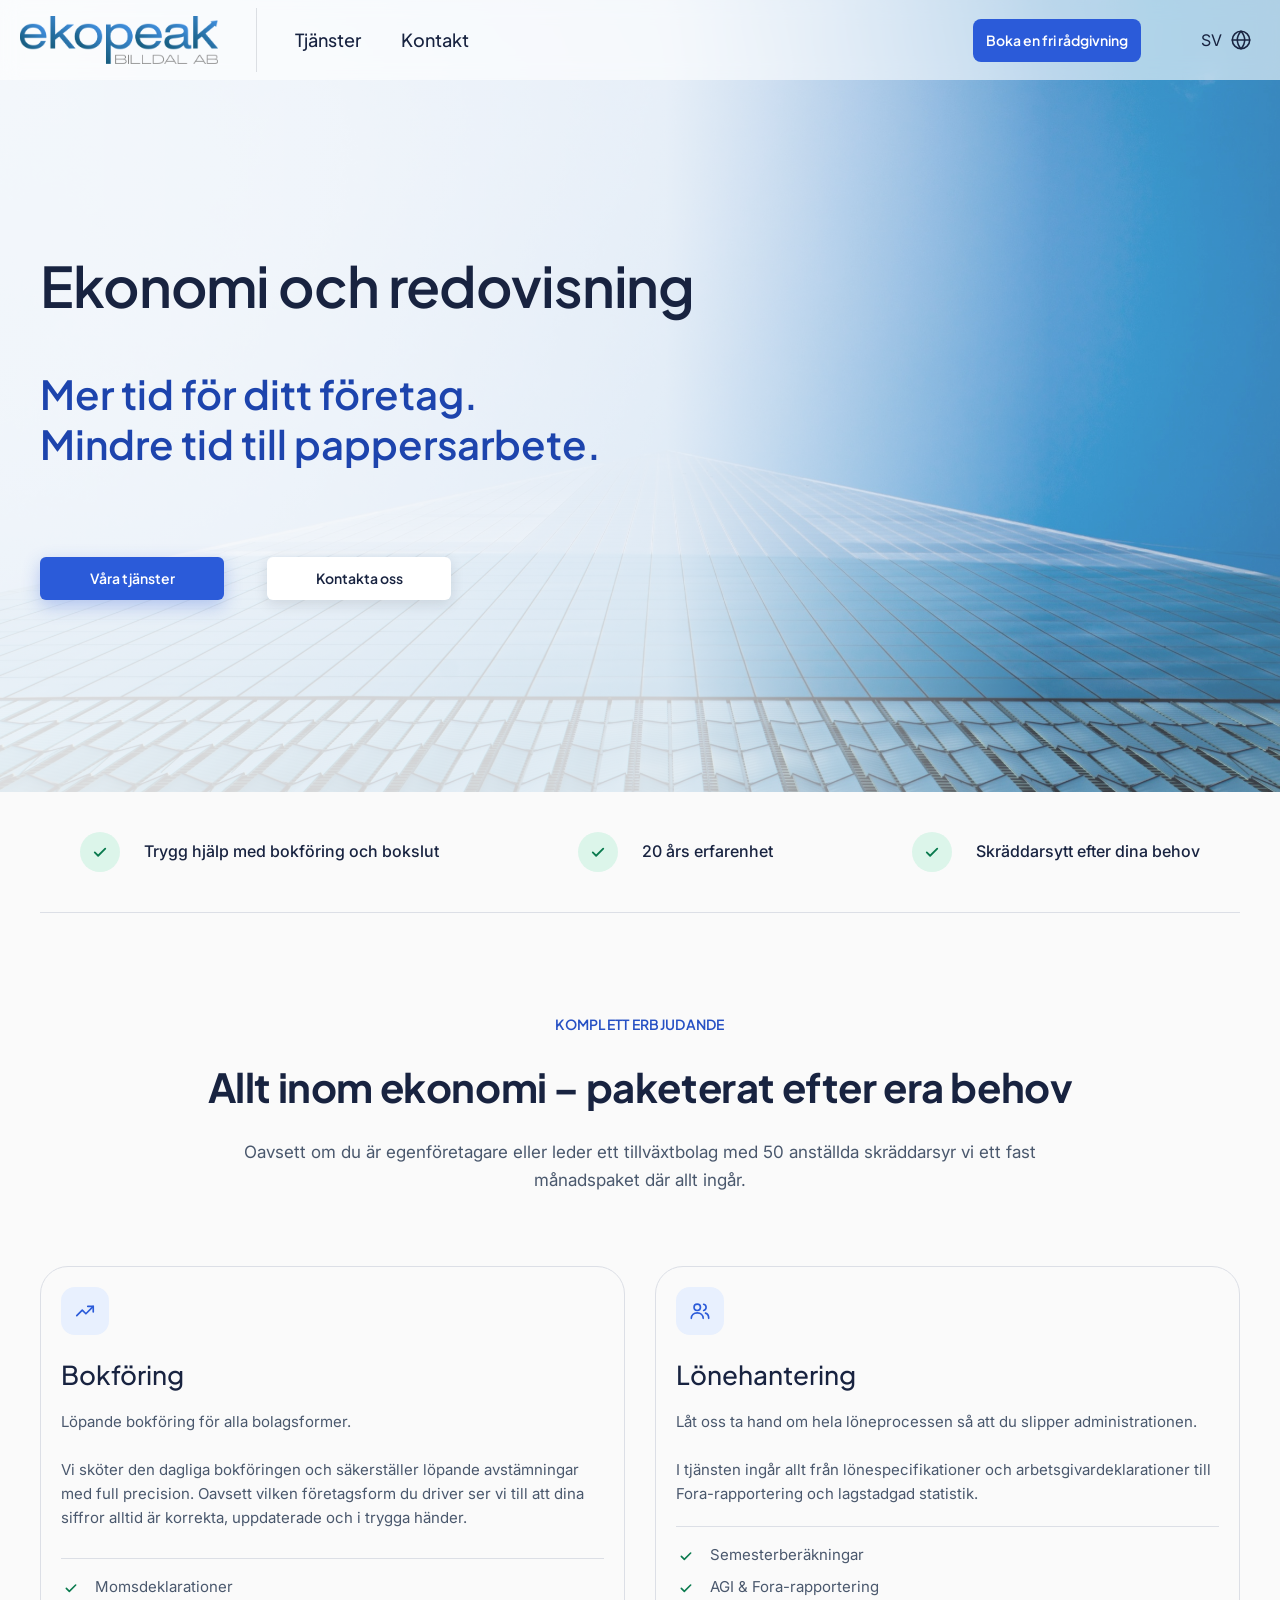
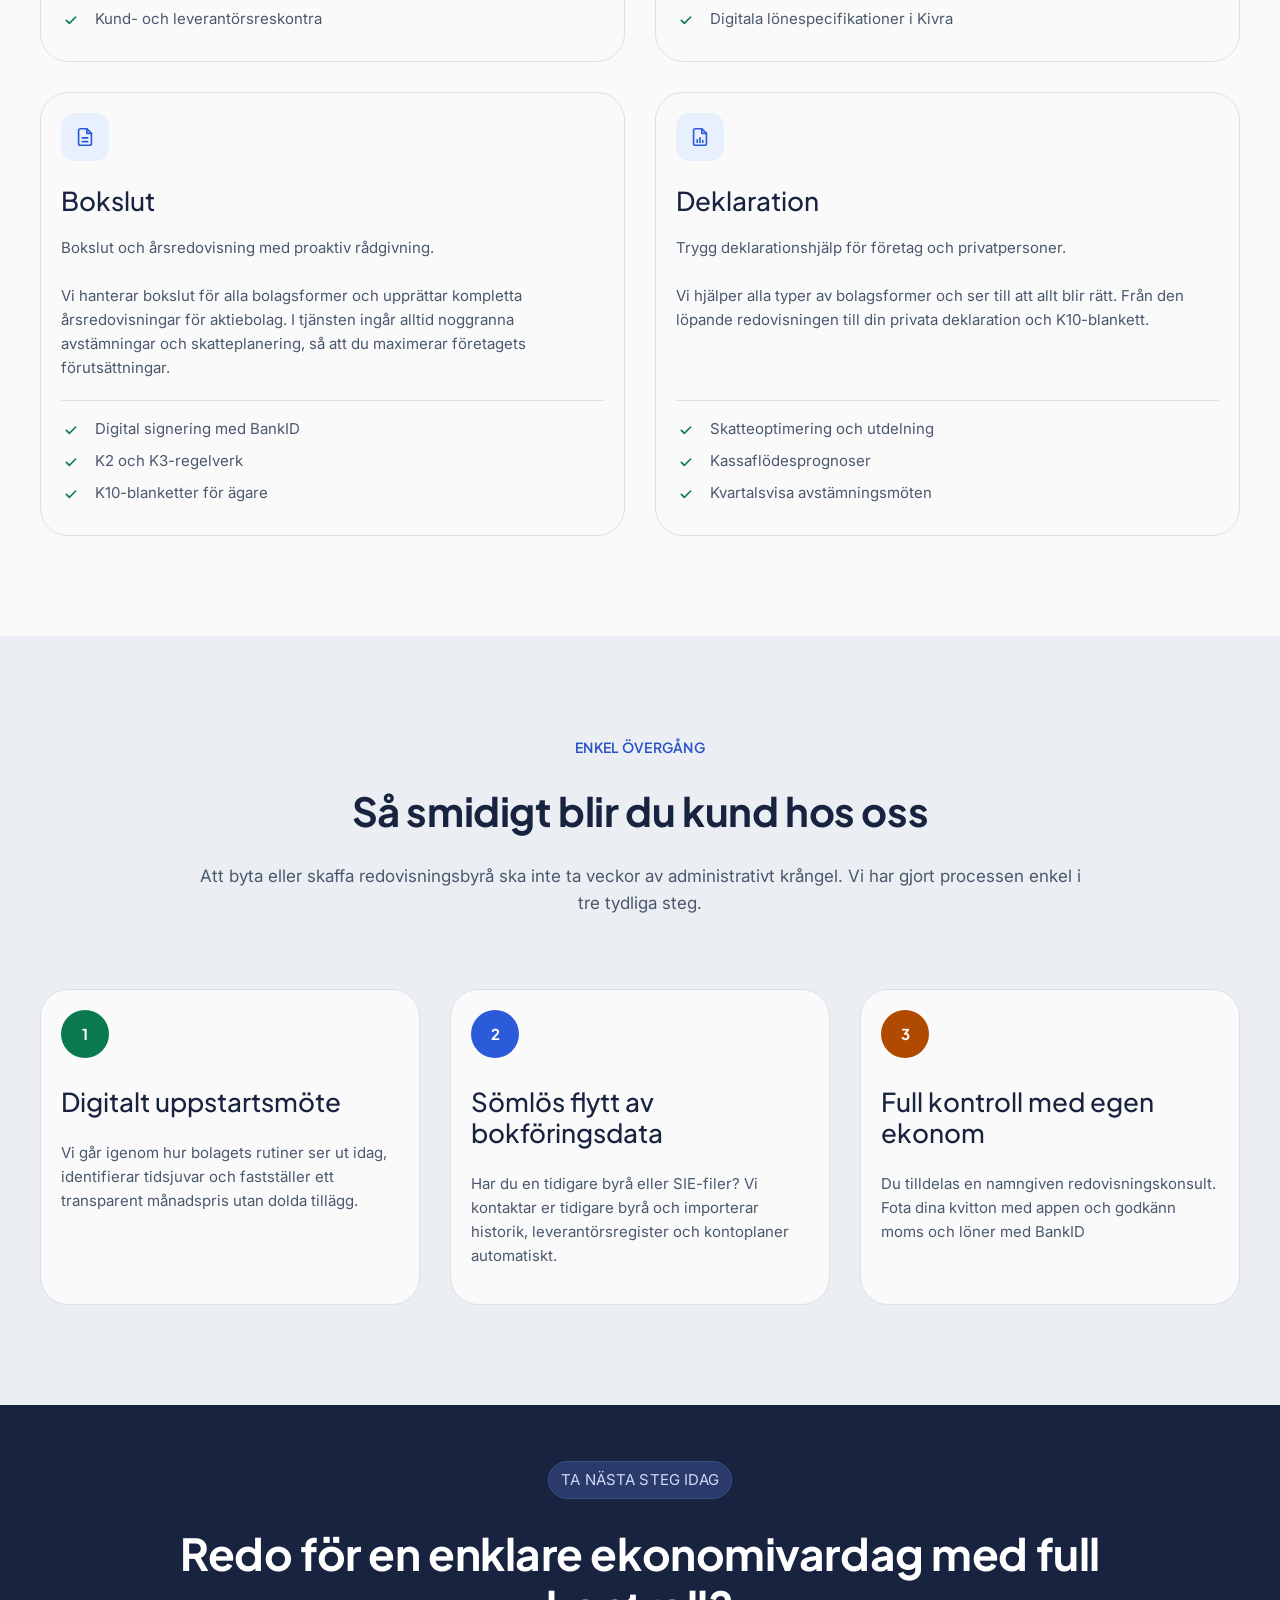
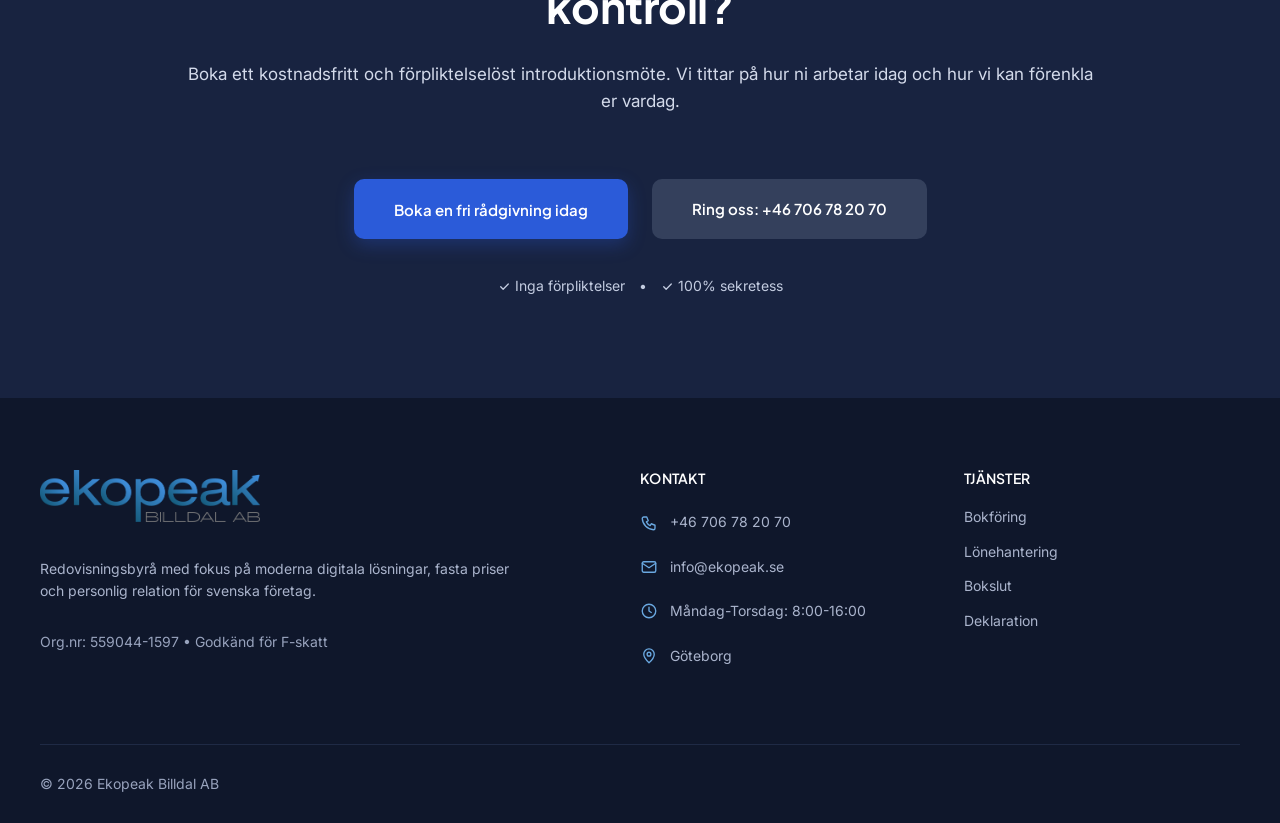
==== wcag/index.html @ c9329f02 "Tillgänglig (WCAG 2.2 AA) kopia av sidan i /wcag Co-Authored-By: Claude Sonnet 5.5 <noreply@anthropi" ====
<!DOCTYPE html>
<html lang="sv">
<head>
  <meta charset="UTF-8">
  <meta name="viewport" content="width=device-width, initial-scale=1.0">
  <title>Ekopeak – Ekonomi och redovisning (tillgänglig version)</title>
  <meta name="description" content="Redovisningsbyrå med fokus på moderna digitala lösningar, fasta priser och personlig relation för svenska företag.">
  <link rel="preconnect" href="https://fonts.googleapis.com">
  <link rel="preconnect" href="https://fonts.gstatic.com" crossorigin>
  <link href="https://fonts.googleapis.com/css2?family=Inter:wght@400;500;600&family=Plus+Jakarta+Sans:wght@500;600;700&display=swap" rel="stylesheet">
  <link rel="stylesheet" href="css/style.css">
</head>
<body>
  <a class="skip-link" href="#main" data-i18n="skip">Hoppa till innehållet</a>
  <div class="sr-only" id="live-region" role="status" aria-live="polite" aria-atomic="true"></div>

  <!-- Header -->
  <header class="site-header" id="top">
    <div class="site-header__bar">
      <a href="#top" class="site-header__logo" aria-label="Ekopeak Billdal AB">
        <img src="../images/logotyp_faerg.png" alt="Ekopeak Billdal AB" width="1039" height="248">
      </a>
      <span class="site-header__divider" aria-hidden="true"></span>
      <nav class="site-header__nav" aria-label="Huvudmeny" data-i18n-aria-label="nav_label">
        <a href="#tjanster" data-i18n="nav_services">Tjänster</a>
        <a href="#kontakt" data-i18n="nav_contact">Kontakt</a>
      </nav>
      <div class="site-header__right">
        <button type="button" class="btn btn--primary btn--header" data-open-booking aria-haspopup="dialog" data-i18n="book_cta">Boka en fri rådgivning</button>
        <button type="button" class="lang" id="lang-toggle" aria-label="SV, byt språk till engelska" data-i18n-aria-label="lang_label">
          <span id="lang-label" aria-hidden="true">SV</span>
          <svg viewBox="0 0 24 24" aria-hidden="true"><circle cx="12" cy="12" r="9.5"/><path d="M2.5 12h19"/><path d="M12 2.5c2.6 2.8 4 6 4 9.5s-1.4 6.7-4 9.5c-2.6-2.8-4-6-4-9.5s1.4-6.7 4-9.5z"/></svg>
        </button>
        <button type="button" class="nav-toggle" id="nav-toggle" aria-label="Meny" aria-expanded="false" aria-controls="mobile-menu" data-i18n-aria-label="menu_label">
          <span></span><span></span><span></span>
        </button>
      </div>
    </div>
    <nav class="mobile-menu" id="mobile-menu" aria-label="Huvudmeny" data-i18n-aria-label="nav_label">
      <a href="#tjanster" data-i18n="nav_services">Tjänster</a>
      <a href="#kontakt" data-i18n="nav_contact">Kontakt</a>
      <button type="button" class="btn btn--primary btn--menu" data-open-booking aria-haspopup="dialog" data-i18n="book_cta">Boka en fri rådgivning</button>
    </nav>
  </header>

  <!-- Hero -->
  <section class="hero">
    <img class="hero__bg" src="../images/hero.jpg" alt="">
    <div class="hero__overlay"></div>
    <div class="container hero__content">
      <h1 data-i18n="hero_h1">Ekonomi och redovisning</h1>
      <p class="hero__tagline" data-i18n="hero_tag">Mer tid för ditt företag.<br>Mindre tid till pappersarbete.</p>
      <div class="hero__actions">
        <a href="#tjanster" class="btn btn--primary" data-i18n="hero_btn1">Våra tjänster</a>
        <a href="#kontakt" class="btn btn--white" data-i18n="hero_btn2">Kontakta oss</a>
      </div>
    </div>
  </section>

  <main id="main" tabindex="-1">
    <!-- Förtroendefält -->
    <section class="trust">
      <div class="container">
        <ul role="list" class="trust__list">
          <li><span class="check-circle"><svg viewBox="0 0 24 24"><path d="M5 12.5l4.5 4.5L19 7.5"/></svg></span><span data-i18n="trust1">Trygg hjälp med bokföring och bokslut</span></li>
          <li><span class="check-circle"><svg viewBox="0 0 24 24"><path d="M5 12.5l4.5 4.5L19 7.5"/></svg></span><span data-i18n="trust2">20 års erfarenhet</span></li>
          <li><span class="check-circle"><svg viewBox="0 0 24 24"><path d="M5 12.5l4.5 4.5L19 7.5"/></svg></span><span data-i18n="trust3">Skräddarsytt efter dina behov</span></li>
        </ul>
      </div>
    </section>

    <!-- Tjänster -->
    <section class="section" id="tjanster">
      <div class="container">
        <div class="section__head">
          <p class="eyebrow" data-i18n="svc_eyebrow">Komplett erbjudande</p>
          <h2 data-i18n="svc_h2">Allt inom ekonomi – paketerat efter era behov</h2>
          <p class="lead" data-i18n="svc_lead">Oavsett om du är egenföretagare eller leder ett tillväxtbolag med 50 anställda skräddarsyr vi ett fast månadspaket där allt ingår.</p>
        </div>

        <div class="services">
          <article class="card service">
            <div class="service__icon">
              <svg viewBox="0 0 24 24"><path d="M3 17l6-6 4 4 8-8"/><path d="M15 7h6v6"/></svg>
            </div>
            <h3 data-i18n="s1_h">Bokföring</h3>
            <p class="service__short" data-i18n="s1_short">Löpande bokföring för alla bolagsformer.</p>
            <p data-i18n="s1_p">Vi sköter den dagliga bokföringen och säkerställer löpande avstämningar med full precision. Oavsett vilken företagsform du driver ser vi till att dina siffror alltid är korrekta, uppdaterade och i trygga händer.</p>
            <ul role="list" class="checklist">
              <li data-i18n="s1_l1">Momsdeklarationer</li>
              <li data-i18n="s1_l2">Kund- och leverantörsreskontra</li>
            </ul>
          </article>

          <article class="card service">
            <div class="service__icon">
              <svg viewBox="0 0 24 24"><circle cx="9" cy="8" r="3.5"/><path d="M2.5 20c0-3.6 2.9-6 6.5-6s6.5 2.4 6.5 6"/><path d="M16 4.6a3.5 3.5 0 010 6.8"/><path d="M18 14.3c2.2.7 3.5 2.6 3.5 5.7"/></svg>
            </div>
            <h3 data-i18n="s2_h">Lönehantering</h3>
            <p class="service__short" data-i18n="s2_short">Låt oss ta hand om hela löneprocessen så att du slipper administrationen.</p>
            <p data-i18n="s2_p">I tjänsten ingår allt från lönespecifikationer och arbetsgivardeklarationer till Fora-rapportering och lagstadgad statistik.</p>
            <ul role="list" class="checklist">
              <li data-i18n="s2_l1">Semesterberäkningar</li>
              <li data-i18n="s2_l2">AGI &amp; Fora-rapportering</li>
              <li data-i18n="s2_l3">Digitala lönespecifikationer i Kivra</li>
            </ul>
          </article>

          <article class="card service">
            <div class="service__icon">
              <svg viewBox="0 0 24 24"><path d="M14 3H7a2 2 0 00-2 2v14a2 2 0 002 2h10a2 2 0 002-2V8z"/><path d="M14 3v5h5"/><path d="M9 13h6M9 17h6"/></svg>
            </div>
            <h3 data-i18n="s3_h">Bokslut</h3>
            <p class="service__short" data-i18n="s3_short">Bokslut och årsredovisning med proaktiv rådgivning.</p>
            <p data-i18n="s3_p">Vi hanterar bokslut för alla bolagsformer och upprättar kompletta årsredovisningar för aktiebolag. I tjänsten ingår alltid noggranna avstämningar och skatteplanering, så att du maximerar företagets förutsättningar.</p>
            <ul role="list" class="checklist">
              <li data-i18n="s3_l1">Digital signering med BankID</li>
              <li data-i18n="s3_l2">K2 och K3-regelverk</li>
              <li data-i18n="s3_l3">K10-blanketter för ägare</li>
            </ul>
          </article>

          <article class="card service">
            <div class="service__icon">
              <svg viewBox="0 0 24 24"><path d="M14 3H7a2 2 0 00-2 2v14a2 2 0 002 2h10a2 2 0 002-2V8z"/><path d="M14 3v5h5"/><path d="M9 18v-3M12 18v-5M15 18v-2"/></svg>
            </div>
            <h3 data-i18n="s4_h">Deklaration</h3>
            <p class="service__short" data-i18n="s4_short">Trygg deklarationshjälp för företag och privatpersoner.</p>
            <p data-i18n="s4_p">Vi hjälper alla typer av bolagsformer och ser till att allt blir rätt. Från den löpande redovisningen till din privata deklaration och K10-blankett.</p>
            <ul role="list" class="checklist">
              <li data-i18n="s4_l1">Skatteoptimering och utdelning</li>
              <li data-i18n="s4_l2">Kassaflödesprognoser</li>
              <li data-i18n="s4_l3">Kvartalsvisa avstämningsmöten</li>
            </ul>
          </article>
        </div>
      </div>
    </section>

    <!-- Så blir du kund -->
    <section class="section section--tinted">
      <div class="container">
        <div class="section__head">
          <p class="eyebrow" data-i18n="st_eyebrow">Enkel övergång</p>
          <h2 data-i18n="st_h2">Så smidigt blir du kund hos oss</h2>
          <p class="lead" data-i18n="st_lead">Att byta eller skaffa redovisningsbyrå ska inte ta veckor av administrativt krångel. Vi har gjort processen enkel i tre tydliga steg.</p>
        </div>

        <div class="steps">
          <article class="card step">
            <span class="step__num step__num--green">1</span>
            <h3 data-i18n="st1_h">Digitalt uppstartsmöte</h3>
            <p data-i18n="st1_p">Vi går igenom hur bolagets rutiner ser ut idag, identifierar tidsjuvar och fastställer ett transparent månadspris utan dolda tillägg.</p>
          </article>
          <article class="card step">
            <span class="step__num step__num--blue">2</span>
            <h3 data-i18n="st2_h">Sömlös flytt av bokföringsdata</h3>
            <p data-i18n="st2_p">Har du en tidigare byrå eller SIE-filer? Vi kontaktar er tidigare byrå och importerar historik, leverantörsregister och kontoplaner automatiskt.</p>
          </article>
          <article class="card step">
            <span class="step__num step__num--orange">3</span>
            <h3 data-i18n="st3_h">Full kontroll med egen ekonom</h3>
            <p data-i18n="st3_p">Du tilldelas en namngiven redovisningskonsult. Fota dina kvitton med appen och godkänn moms och löner med BankID</p>
          </article>
        </div>
      </div>
    </section>

    <!-- CTA -->
    <section class="cta" id="kontakt">
      <div class="container cta__inner">
        <span class="pill" data-i18n="cta_pill">Ta nästa steg idag</span>
        <h2 data-i18n="cta_h2">Redo för en enklare ekonomivardag med full kontroll?</h2>
        <p data-i18n="cta_p">Boka ett kostnadsfritt och förpliktelselöst introduktionsmöte. Vi tittar på hur ni arbetar idag och hur vi kan förenkla er vardag.</p>
        <div class="cta__actions">
          <button type="button" class="btn btn--primary btn--lg" data-open-booking aria-haspopup="dialog" data-i18n="cta_btn1">Boka en fri rådgivning idag</button>
          <a href="tel:+46706782070" class="btn btn--slate btn--lg" data-i18n="cta_btn2">Ring oss: +46 706 78 20 70</a>
        </div>
        <ul role="list" class="cta__assurances">
          <li><svg viewBox="0 0 24 24"><path d="M5 12.5l4.5 4.5L19 7.5"/></svg><span data-i18n="cta_a1">Inga förpliktelser</span></li>
          <li class="dot" aria-hidden="true">•</li>
          <li><svg viewBox="0 0 24 24"><path d="M5 12.5l4.5 4.5L19 7.5"/></svg><span data-i18n="cta_a2">100% sekretess</span></li>
        </ul>
      </div>
    </section>
  </main>

  <!-- Footer -->
  <footer class="footer">
    <div class="container footer__grid">
      <div class="footer__brand">
        <a href="#" class="logo" aria-label="Ekopeak Billdal AB">
          <img src="../images/logotyp_faerg.png" alt="Ekopeak Billdal AB" width="1039" height="248">
        </a>
        <p data-i18n="f_desc">Redovisningsbyrå med fokus på moderna digitala lösningar, fasta priser och personlig relation för svenska företag.</p>
        <p class="footer__meta" data-i18n="f_meta">Org.nr: 559044-1597 • Godkänd för F-skatt</p>
      </div>
      <div class="footer__col">
        <h2 class="footer__title" data-i18n="nav_contact">Kontakt</h2>
        <ul role="list" class="contact-list">
          <li>
            <svg viewBox="0 0 24 24" aria-hidden="true"><path d="M5 4h4l2 5-2.5 1.5a11 11 0 005 5L15 13l5 2v4a2 2 0 01-2 2A16 16 0 013 6a2 2 0 012-2z"/></svg>
            <a href="tel:+46706782070">+46 706 78 20 70</a>
          </li>
          <li>
            <svg viewBox="0 0 24 24" aria-hidden="true"><rect x="3" y="5" width="18" height="14" rx="2"/><path d="M3 7l9 6 9-6"/></svg>
            <a href="mailto:info@ekopeak.se">info@ekopeak.se</a>
          </li>
          <li>
            <svg viewBox="0 0 24 24" aria-hidden="true"><circle cx="12" cy="12" r="9"/><path d="M12 7v5l3 2"/></svg>
            <span data-i18n="f_hours">Måndag-Torsdag: 8:00-16:00</span>
          </li>
          <li>
            <svg viewBox="0 0 24 24" aria-hidden="true"><path d="M12 21s-7-6.2-7-11.5a7 7 0 0114 0C19 14.8 12 21 12 21z"/><circle cx="12" cy="9.5" r="2.5"/></svg>
            <span data-i18n="f_city">Göteborg</span>
          </li>
        </ul>
      </div>
      <div class="footer__col">
        <h2 class="footer__title" data-i18n="nav_services">Tjänster</h2>
        <ul role="list">
          <li><a href="#tjanster" data-i18n="s1_h">Bokföring</a></li>
          <li><a href="#tjanster" data-i18n="s2_h">Lönehantering</a></li>
          <li><a href="#tjanster" data-i18n="s3_h">Bokslut</a></li>
          <li><a href="#tjanster" data-i18n="s4_h">Deklaration</a></li>
        </ul>
      </div>
    </div>
    <div class="container footer__bottom">
      <p>© 2026 Ekopeak Billdal AB</p>
    </div>
  </footer>

  <!-- Bokningsformulär -->
  <dialog class="modal" id="booking-modal" aria-labelledby="booking-title" aria-describedby="booking-lead">
    <button type="button" class="modal__close" data-close-booking aria-label="Stäng" data-i18n-aria-label="m_close">
      <svg viewBox="0 0 24 24" aria-hidden="true"><path d="M6 6l12 12M18 6L6 18"/></svg>
    </button>
    <p class="eyebrow eyebrow--modal" data-i18n="m_eyebrow">Kostnadsfritt möte</p>
    <h2 id="booking-title" data-i18n="book_cta">Boka en fri rådgivning</h2>
    <p class="modal__lead" id="booking-lead" data-i18n="m_lead">Fyll i dina uppgifter så kontaktar vi dig så fort vi kan för att boka en tid som passar.</p>

    <form class="form" id="booking-form" novalidate aria-describedby="form-required-note">
      <p class="form__required" id="form-required-note" data-i18n="m_required">Fält markerade med * är obligatoriska.</p>
      <div class="form__summary" id="form-summary" role="alert" tabindex="-1" hidden></div>
      <input type="checkbox" name="botcheck" class="visually-hidden" tabindex="-1" autocomplete="off" aria-hidden="true">
      <div class="field">
        <label for="f-name" data-i18n="m_name">Ditt namn *</label>
        <input id="f-name" name="name" type="text" placeholder="t.ex. Anna Andersson" data-i18n-placeholder="m_ph_name" autocomplete="name" aria-required="true" aria-describedby="f-name-err" required>
        <p class="field__error" id="f-name-err" data-error-key="m_err_name" hidden></p>
      </div>
      <div class="field-row">
        <div class="field">
          <label for="f-company" data-i18n="m_company">Företagsnamn *</label>
          <input id="f-company" name="company" type="text" placeholder="Företaget AB" data-i18n-placeholder="m_ph_company" autocomplete="organization" aria-required="true" aria-describedby="f-company-err" required>
        <p class="field__error" id="f-company-err" data-error-key="m_err_company" hidden></p>
        </div>
        <div class="field">
          <label for="f-phone" data-i18n="m_phone">Telefonnummer *</label>
          <input id="f-phone" name="phone" type="tel" placeholder="070-123 45 67" autocomplete="tel" aria-required="true" aria-describedby="f-phone-err" required>
        <p class="field__error" id="f-phone-err" data-error-key="m_err_phone" hidden></p>
        </div>
      </div>
      <div class="field">
        <label for="f-email" data-i18n="m_email">E-postadress *</label>
        <input id="f-email" name="email" type="email" placeholder="anna@foretaget.se" data-i18n-placeholder="m_ph_email" autocomplete="email" aria-required="true" aria-describedby="f-email-err" required>
        <p class="field__error" id="f-email-err" data-error-key="m_err_email" hidden></p>
      </div>
      <div class="field">
        <label for="f-message" data-i18n="m_message">Ditt meddelande *</label>
        <textarea id="f-message" name="message" rows="4" placeholder="Berätta kort varför du kontaktar oss och vad du vill ha hjälp med" data-i18n-placeholder="m_ph_message" aria-required="true" aria-describedby="f-message-err" required></textarea>
        <p class="field__error" id="f-message-err" data-error-key="m_err_message" hidden></p>
      </div>
      <button type="submit" class="btn btn--primary btn--submit" data-i18n="m_submit">Skicka bokningsförfrågan</button>
      <p class="form__status" id="form-status" role="alert" tabindex="-1" hidden></p>
      <p class="form__note" data-i18n="m_note">Vi behandlar dina uppgifter enligt GDPR. Inga dolda förpliktelser.</p>
    </form>

    <div class="success" id="booking-success" role="status" hidden>
      <div class="success__icon"><svg viewBox="0 0 24 24" aria-hidden="true"><path d="M5 12.5l4.5 4.5L19 7.5"/></svg></div>
      <h3 id="success-title" tabindex="-1" data-i18n="m_ok_h">Tack för din förfrågan!</h3>
      <p data-i18n="m_ok_p">Vi har tagit emot ditt meddelande och kontaktar dig så fort vi kan.</p>
      <button type="button" class="btn btn--primary" data-close-booking data-i18n="m_close">Stäng</button>
    </div>
  </dialog>

  <script src="js/main.js"></script>
</body>
</html>
---- wcag/css/style.css ----
:root {
  --navy: #182340;
  --navy-deep: #0f172b;
  --text: #1a2238;
  --muted: #4a586d;       /* 6,2:1 på den grå sektionen */
  --blue: #2b5bd9;        /* knappar: vit text 5,8:1 */
  --blue-ink: #2650c4;    /* blå text på ljus bakgrund: 6,0–6,7:1 */
  --blue-soft: #e8f0fe;
  --green: #0a7a4e;
  --orange: #b04a00;
  --bg: #fafafa;
  --bg-tint: #ebeef3;
  --border: #dcdfe6;
  --radius: 28px;
  --font-head: "Plus Jakarta Sans", system-ui, sans-serif;
  --font-body: "Inter", system-ui, sans-serif;
}

*, *::before, *::after { box-sizing: border-box; }

html { scroll-behavior: smooth; scroll-padding-top: 72px; }

body {
  margin: 0;
  font-family: var(--font-body);
  font-size: 1rem;
  line-height: 1.6;
  color: var(--text);
  background: var(--bg);
  -webkit-font-smoothing: antialiased;
}

h1, h2, h3, h4 { font-family: var(--font-head); margin: 0; line-height: 1.2; }
p { margin: 0; }
ul { list-style: none; margin: 0; padding: 0; }
a { color: inherit; text-decoration: none; }

.container { width: min(1200px, 100% - 48px); margin-inline: auto; }

/* Tillgänglighet */
.sr-only { position: absolute; width: 1px; height: 1px; margin: -1px; padding: 0; overflow: hidden; clip: rect(0 0 0 0); white-space: nowrap; border: 0; }
.skip-link {
  position: fixed; top: 8px; left: 8px; z-index: 100; padding: 12px 20px; border-radius: 8px;
  background: var(--navy); color: #fff; font-weight: 600; transform: translateY(-200%);
}
.skip-link:focus { transform: none; outline: 3px solid #fff; outline-offset: 2px; box-shadow: 0 0 0 6px var(--navy); }
:focus-visible { outline: 3px solid #1a3fb0; outline-offset: 3px; }
.cta :focus-visible, .footer :focus-visible { outline-color: #fff; }
main:focus { outline: none; }
.btn--primary:focus-visible, .btn--white:focus-visible { outline-offset: 3px; }
.modal :focus-visible { outline: 3px solid #1a3fb0; }
.field input:focus-visible, .field textarea:focus-visible { border-color: #1a3fb0; outline-offset: 1px; }
.field input[aria-invalid="true"], .field textarea[aria-invalid="true"] { border-color: #b42318; border-width: 2px; }
.field__error { font-size: .875rem; font-weight: 500; color: #b42318; }
.field__error[hidden], .form__summary[hidden] { display: none; }
.form__summary { padding: 12px 14px; border-radius: 8px; background: #fdecec; color: #b42318; font-size: .9375rem; font-weight: 500; border: 1px solid #f3b8b3; }
.form__required { font-size: .875rem; color: var(--muted); }
.footer__title { font-family: var(--font-head); font-size: .875rem; font-weight: 600; text-transform: uppercase; letter-spacing: .02em; color: #fff; margin-bottom: 20px; }

/* Buttons */
.btn {
  display: inline-flex; align-items: center; justify-content: center;
  padding: 12px 30px; border-radius: 6px;
  font-family: var(--font-head); font-weight: 600; font-size: 0.875rem;
  transition: transform .2s, box-shadow .2s, background-color .2s;
}
.btn:hover { transform: translateY(-2px); }
.btn--primary { background: var(--blue); color: #fff; box-shadow: 0 6px 18px rgba(43,91,217,.3); }
.btn--primary:hover { background: #2250c4; }
.btn--white { background: #fff; color: var(--navy); box-shadow: 0 4px 14px rgba(15,23,43,.12); }
.btn--slate { background: #34405c; color: #fff; }
.btn--slate:hover { background: #3d4a69; }
.btn--lg { padding: 18px 40px; font-size: 0.9375rem; border-radius: 10px; }
button.btn { border: 0; cursor: pointer; }

/* Header */
:root { --header-h: 80px; }
.site-header {
  position: fixed; top: 0; left: 0; right: 0; z-index: 50;
  background: rgba(255, 255, 255, .6);
  -webkit-backdrop-filter: blur(10px); backdrop-filter: blur(10px);
  transition: background-color .25s;
}
.site-header.is-open { background: rgba(255, 255, 255, .95); }
.site-header__bar { height: var(--header-h); padding: 0 20px; display: flex; align-items: center; }
.site-header__logo { display: block; flex: none; }
.site-header__logo img { display: block; width: 198px; height: auto; }
.site-header__divider { width: 1px; height: 64px; background: rgba(15, 23, 43, .12); margin: 0 38px; flex: none; }
.site-header__nav { display: flex; gap: 40px; }
.site-header__nav a { font-family: var(--font-head); font-weight: 500; font-size: 1.125rem; color: var(--navy); transition: color .2s; }
.site-header__nav a:hover { color: var(--blue-ink); }
.site-header__right { margin-left: auto; display: flex; align-items: center; gap: 52px; }
.btn--header { height: 43px; padding: 0 13px; border-radius: 8px; box-shadow: none; white-space: nowrap; }
.lang {
  display: inline-flex; align-items: center; gap: 8px; min-height: 44px; padding: 8px 8px; border: 0; background: none; cursor: pointer;
  font-family: var(--font-body); font-size: 1rem; color: var(--navy); border-radius: 8px; transition: background-color .2s;
}
.lang:hover { background: rgba(255, 255, 255, .7); }
.lang svg { width: 22px; height: 22px; fill: none; stroke: currentColor; stroke-width: 1.7; stroke-linecap: round; }

/* Hamburger + mobilmeny (visas bara på smala skärmar) */
.nav-toggle { display: none; width: 44px; height: 44px; padding: 0; border: 0; background: none; cursor: pointer; border-radius: 8px; position: relative; }
.nav-toggle span { position: absolute; left: 11px; right: 11px; height: 2px; border-radius: 2px; background: var(--navy); transition: transform .25s, opacity .2s, top .25s; }
.nav-toggle span:nth-child(1) { top: 15px; }
.nav-toggle span:nth-child(2) { top: 21px; }
.nav-toggle span:nth-child(3) { top: 27px; }
.site-header.is-open .nav-toggle span:nth-child(1) { top: 21px; transform: rotate(45deg); }
.site-header.is-open .nav-toggle span:nth-child(2) { opacity: 0; }
.site-header.is-open .nav-toggle span:nth-child(3) { top: 21px; transform: rotate(-45deg); }
.mobile-menu { display: none; }

/* Hero */
.hero {
  position: relative; overflow: hidden; isolation: isolate;
  min-height: 88vh; min-height: 88svh; display: flex; align-items: center;
  background: #eef1f6;
}
.hero__bg {
  position: absolute; inset: 0; z-index: -2;
  width: 100%; height: 100%;
  object-fit: cover; object-position: 50% 70%;
}
.hero__overlay {
  position: absolute; inset: 0; z-index: -1;
  /* 20 % #94A9D2 + ljus tvätt bakom texten så att kontrasten alltid är minst 4,5:1 */
  background:
    linear-gradient(90deg, rgba(255,255,255,.84) 0%, rgba(255,255,255,.78) 52%, rgba(255,255,255,.12) 82%),
    rgba(148, 169, 210, .2);
}
@media (max-width: 960px) {
  .hero__overlay { background: linear-gradient(rgba(255,255,255,.8), rgba(255,255,255,.8)), rgba(148, 169, 210, .2); }
}
.hero__content { padding-block: calc(var(--header-h) + 60px) 80px; }
.hero h1 { font-size: clamp(2.25rem, 5vw, 3.5rem); font-weight: 600; color: var(--navy); letter-spacing: -.02em; }
.hero__tagline {
  margin-top: 50px; font-family: var(--font-head); font-weight: 600;
  font-size: clamp(1.5rem, 3.2vw, 2.5rem); line-height: 1.25; color: #1d44ad;
}
.hero__actions { display: flex; flex-wrap: wrap; gap: 43px; margin-top: 88px; }
.hero__actions .btn { min-width: 184px; height: 43px; padding-block: 0; }

/* Trust bar */
.trust { padding: 40px 0 0; }
.trust__list {
  display: flex; justify-content: space-between; flex-wrap: wrap; gap: 20px;
  padding: 0 40px 40px; border-bottom: 1px solid var(--border);
}
.trust__list li { display: flex; align-items: center; gap: 24px; font-weight: 500; color: var(--navy); }
.check-circle {
  display: grid; place-items: center; width: 40px; height: 40px; border-radius: 50%;
  background: #dcf5ea; flex: none;
}
.check-circle svg { width: 18px; height: 18px; fill: none; stroke: var(--green); stroke-width: 2.4; stroke-linecap: round; stroke-linejoin: round; }

/* Sections */
.section { padding: 100px 0; }
.section--tinted { background: var(--bg-tint); }
.section__head { text-align: center; max-width: 900px; margin: 0 auto 72px; }
.eyebrow {
  font-family: var(--font-head); font-weight: 600; font-size: 0.875rem;
  text-transform: uppercase; letter-spacing: .02em; color: var(--blue-ink); margin-bottom: 28px;
}
.section__head h2 { font-size: clamp(1.75rem, 3.4vw, 2.5rem); font-weight: 700; color: var(--navy); letter-spacing: -.01em; }
.lead { margin-top: 28px; font-size: 1.0625rem; color: var(--muted); }

.card {
  background: var(--bg); border: 1px solid var(--border); border-radius: var(--radius);
}

/* Tjänstekort */
.services { display: grid; grid-template-columns: repeat(2, 1fr); gap: 30px; max-width: 1300px; margin: 0 auto; }
.service {
  display: flex; flex-direction: column; padding: 20px 20px 30px;
  transition: transform .3s ease, box-shadow .3s ease, border-color .3s ease, background-color .3s ease;
}
.service:hover,
.service.is-active {
  transform: translateY(-8px);
  border-color: var(--blue);
  background: #fff;
  box-shadow: 0 22px 44px -12px rgba(74,124,247,.28);
}
.service__icon {
  display: grid; place-items: center; width: 48px; height: 48px; border-radius: 14px;
  background: var(--blue-soft); margin-bottom: 24px;
  transition: background-color .3s ease, transform .3s ease;
}
.service__icon svg { width: 22px; height: 22px; fill: none; stroke: var(--blue); stroke-width: 1.8; stroke-linecap: round; stroke-linejoin: round; transition: stroke .3s ease; }
.service:hover .service__icon,
.service.is-active .service__icon { background: var(--blue); transform: scale(1.08) rotate(-4deg); }
.service:hover .service__icon svg,
.service.is-active .service__icon svg { stroke: #fff; }
.service h3 { font-size: 1.625rem; font-weight: 500; color: var(--navy); margin-bottom: 20px; }
.service p { font-size: 0.9375rem; color: var(--muted); }
.service__short { margin-bottom: 24px; }
.checklist {
  margin-top: auto; padding-top: 16px; border-top: 1px solid var(--border);
  display: grid; gap: 8px;
}
.service > p:not(.service__short) { margin-bottom: 20px; }
.checklist li {
  position: relative; padding-left: 34px; font-size: 0.9375rem; color: var(--muted);
}
.checklist li::before {
  content: ""; position: absolute; left: 2px; top: 5px; width: 16px; height: 16px;
  background: var(--green);
  -webkit-mask: url("data:image/svg+xml,%3Csvg xmlns='http://www.w3.org/2000/svg' viewBox='0 0 24 24' fill='none' stroke='black' stroke-width='2.4' stroke-linecap='round' stroke-linejoin='round'%3E%3Cpath d='M5 12.5l4.5 4.5L19 7.5'/%3E%3C/svg%3E") center / contain no-repeat;
          mask: url("data:image/svg+xml,%3Csvg xmlns='http://www.w3.org/2000/svg' viewBox='0 0 24 24' fill='none' stroke='black' stroke-width='2.4' stroke-linecap='round' stroke-linejoin='round'%3E%3Cpath d='M5 12.5l4.5 4.5L19 7.5'/%3E%3C/svg%3E") center / contain no-repeat;
}

/* Steg */
.steps { display: grid; grid-template-columns: repeat(3, 1fr); gap: 30px; max-width: 1300px; margin: 0 auto; }
.step { padding: 20px 20px 36px; border-radius: 28px; }
.step__num {
  display: grid; place-items: center; width: 48px; height: 48px; border-radius: 50%;
  color: #fff; font-family: var(--font-head); font-weight: 700; font-size: 0.9375rem; margin-bottom: 28px;
}
.step__num--green { background: var(--green); }
.step__num--blue { background: var(--blue); }
.step__num--orange { background: var(--orange); }
.step h3 { font-size: 1.625rem; font-weight: 500; color: var(--navy); margin-bottom: 24px; }
.step p { font-size: 0.9375rem; color: var(--muted); }

/* CTA */
.cta { background: var(--navy); color: #fff; padding: 56px 0 100px; text-align: center; }
.cta__inner { max-width: 920px; }
.pill {
  display: inline-block; padding: 6px 12px; border-radius: 999px; border: 1px solid #3a4f86;
  background: #2a3a6b; color: #cfd9f6; font-size: 0.9375rem; text-transform: uppercase; letter-spacing: .01em;
}
.cta h2 { margin-top: 28px; font-size: clamp(1.875rem, 4vw, 2.75rem); font-weight: 700; letter-spacing: -.01em; }
.cta p { margin-top: 28px; color: #d3daea; font-size: 1.0625rem; }
.cta__actions { display: flex; flex-wrap: wrap; justify-content: center; gap: 24px; margin-top: 64px; }
.cta__assurances { display: flex; justify-content: center; align-items: center; gap: 14px; margin-top: 36px; font-size: 0.875rem; color: #c3cce0; }
.cta__assurances li { display: flex; align-items: center; gap: 4px; }
.cta__assurances svg { width: 13px; height: 13px; fill: none; stroke: currentColor; stroke-width: 2.4; stroke-linecap: round; stroke-linejoin: round; }

/* Footer */
.footer { background: var(--navy-deep); color: #aab4cc; padding-top: 72px; }
.footer__grid { display: grid; grid-template-columns: 2fr 1fr 1fr; gap: 48px; }
.logo { display: inline-block; margin-bottom: 28px; }
.logo img { display: block; width: 220px; height: auto; }
.footer__brand p { max-width: 480px; font-size: 0.875rem; }
.footer__meta { margin-top: 28px; color: #98a3bd; }
.footer__col h4 { font-size: 0.875rem; font-weight: 600; text-transform: uppercase; letter-spacing: .02em; color: #fff; margin-bottom: 20px; }
.footer__col ul { display: grid; gap: 12px; font-size: 0.875rem; }
.contact-list li { display: flex; align-items: center; gap: 12px; }
.contact-list li > a, .contact-list li > span { padding: 5px 0; }
.contact-list svg { width: 18px; height: 18px; flex: none; fill: none; stroke: #6aa8e0; stroke-width: 1.8; stroke-linecap: round; stroke-linejoin: round; }
.footer__col a { transition: color .2s; }
.footer__col a:hover { color: #fff; }
.footer__bottom { margin-top: 72px; padding: 28px 0; border-top: 1px solid #1f2a45; font-size: 0.875rem; color: #98a3bd; }

/* Bokningsmodal */
.modal {
  width: min(512px, 100% - 32px); max-height: calc(100vh - 32px); overflow-y: auto;
  margin: auto; padding: 44px 33px 32px; border: 0; border-radius: 24px;
  background: #fff; color: var(--text);
  box-shadow: 0 30px 80px rgba(8, 12, 28, .45);
}
.modal[open] { animation: modal-in .25s ease; }
.modal::backdrop { background: rgba(15, 23, 43, .6); backdrop-filter: blur(6px); -webkit-backdrop-filter: blur(6px); }
@keyframes modal-in { from { opacity: 0; transform: translateY(16px) scale(.98); } }
.modal__close {
  position: absolute; top: 22px; right: 22px; width: 36px; height: 36px; padding: 0;
  display: grid; place-items: center; border: 0; border-radius: 50%; background: none; cursor: pointer;
  color: #475569; transition: background-color .2s;
}
.modal__close:hover { background: #eef1f6; }
.modal__close svg { width: 20px; height: 20px; fill: none; stroke: currentColor; stroke-width: 2; stroke-linecap: round; }
.eyebrow--modal { margin-bottom: 8px; letter-spacing: .14em; font-size: 0.8125rem; }
.modal h2 { font-size: 1.75rem; font-weight: 700; color: var(--navy); letter-spacing: -.01em; }
.modal__lead { margin-top: 8px; font-size: 0.9375rem; color: var(--muted); }
.form { margin-top: 28px; display: grid; gap: 18px; }
.field { display: grid; gap: 8px; }
.field-row { display: grid; grid-template-columns: 1fr 1fr; gap: 16px; }
.field label { font-size: 0.875rem; font-weight: 600; color: var(--navy); }
.field input, .field textarea {
  width: 100%; padding: 0 14px; height: 42px; border: 1px solid var(--border); border-radius: 8px;
  font: inherit; font-size: 0.9375rem; color: var(--text); background: #fff;
  transition: border-color .2s, box-shadow .2s;
}
.field textarea { height: auto; min-height: 110px; padding: 11px 14px; resize: vertical; line-height: 1.5; }
.field input::placeholder, .field textarea::placeholder { color: #6b7689; }


.btn--submit { width: 100%; height: 48px; padding: 0; border: 0; border-radius: 12px; font-size: 1rem; cursor: pointer; margin-top: 6px; }
.form__note { text-align: center; font-size: 0.8125rem; color: var(--muted); }

.visually-hidden { position: absolute; width: 1px; height: 1px; overflow: hidden; clip: rect(0 0 0 0); white-space: nowrap; }
.btn--submit:disabled { opacity: .7; cursor: progress; }
.form__status { padding: 10px 14px; border-radius: 8px; background: #fdecec; color: #b42318; font-size: 0.875rem; }
.success { text-align: center; padding: 24px 0 8px; }
.success[hidden], .form[hidden], .form__status[hidden] { display: none; }
.success__icon { display: grid; place-items: center; width: 64px; height: 64px; margin: 0 auto 20px; border-radius: 50%; background: #dcf5ea; }
.success__icon svg { width: 30px; height: 30px; fill: none; stroke: var(--green); stroke-width: 2.4; stroke-linecap: round; stroke-linejoin: round; }
.success h3 { font-size: 1.5rem; font-weight: 700; color: var(--navy); }
.success p { margin: 10px 0 28px; color: var(--muted); }

/* Responsivt */
@media (max-width: 960px) {
  :root { --header-h: 64px; }
  .site-header__bar { padding: 0 16px; }
  .site-header__logo img { width: 132px; }
  .site-header__nav, .site-header__divider, .btn--header { display: none; }
  .site-header__right { gap: 4px; }
  .nav-toggle { display: block; }
  .mobile-menu {
    display: grid; gap: 4px; padding: 4px 16px 20px;
    max-height: 0; overflow: hidden; visibility: hidden; padding-block: 0;
    transition: max-height .3s ease, padding .3s ease, visibility 0s .3s;
  }
  .site-header.is-open .mobile-menu { max-height: 320px; padding: 4px 16px 20px; visibility: visible; transition: max-height .3s ease, padding .3s ease; }
  .mobile-menu a { display: block; min-height: 44px; padding: 14px 4px; font-family: var(--font-head); font-weight: 500; font-size: 1.125rem; color: var(--navy); border-bottom: 1px solid rgba(15, 23, 43, .08); }
  .btn--menu { width: 100%; height: 48px; margin-top: 12px; border-radius: 10px; font-size: 0.9375rem; }
  .services, .steps { grid-template-columns: 1fr; }
  .footer__grid { grid-template-columns: 1fr 1fr; }
  .footer__brand { grid-column: 1 / -1; }
  .trust__list { padding-inline: 0; }
  .section { padding: 72px 0; }
}
@media (max-width: 560px) {
  .hero { min-height: 88vh; min-height: 88svh; }
  .hero__actions { margin-top: 36px; gap: 16px; }
  .footer__grid { grid-template-columns: 1fr; }
  .cta__actions { gap: 16px; margin-top: 40px; }
  .btn--lg { padding: 16px 28px; width: 100%; }
  .field-row { grid-template-columns: 1fr; }
  .modal { padding: 40px 20px 24px; }
  /* Skicka-knappen följer med längst ner så att den alltid syns */
  .btn--submit { position: sticky; bottom: 0; z-index: 1; box-shadow: 0 8px 22px rgba(43, 91, 217, .45); }
}

@media (prefers-reduced-motion: reduce) {
  html { scroll-behavior: auto; }
  *, *::before, *::after { animation: none !important; transition: none !important; }
  .service:hover, .service.is-active { transform: none; }
  .service:hover .service__icon, .service.is-active .service__icon { transform: none; }
  .btn:hover { transform: none; }
}
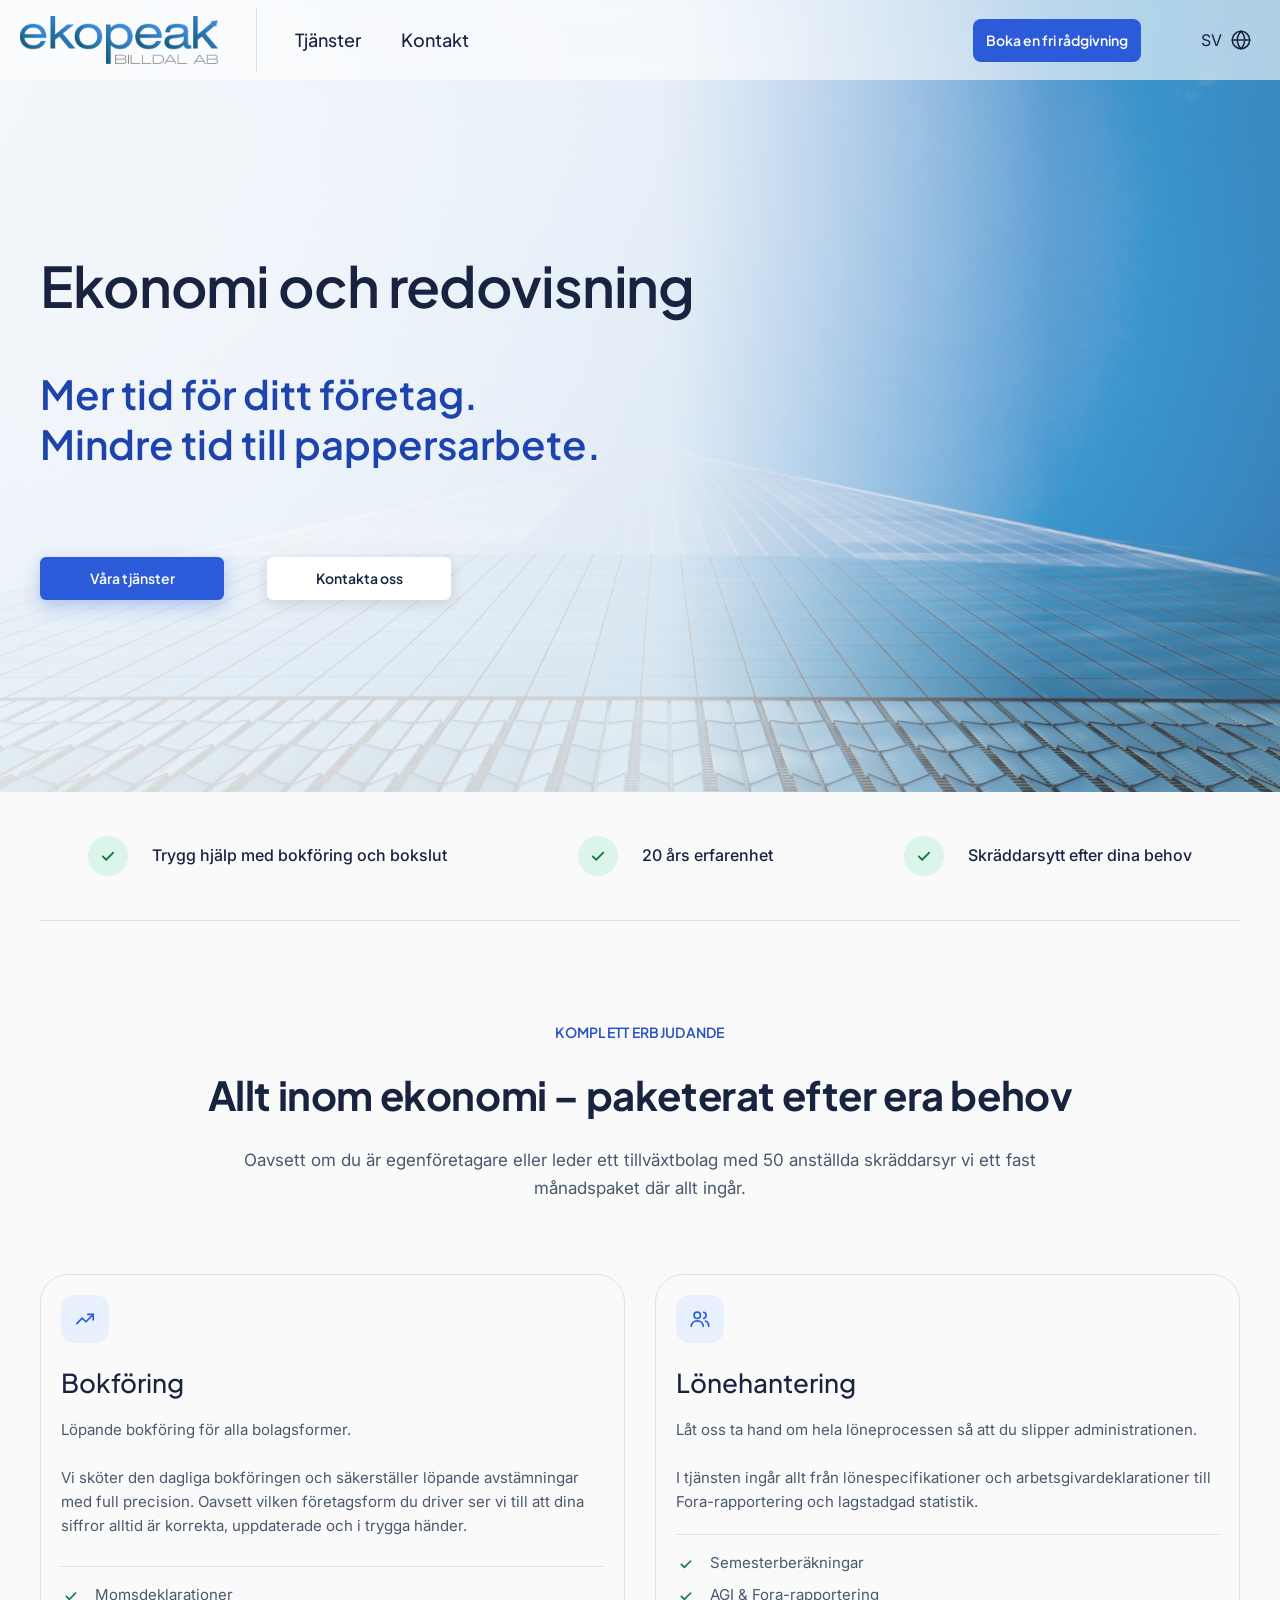
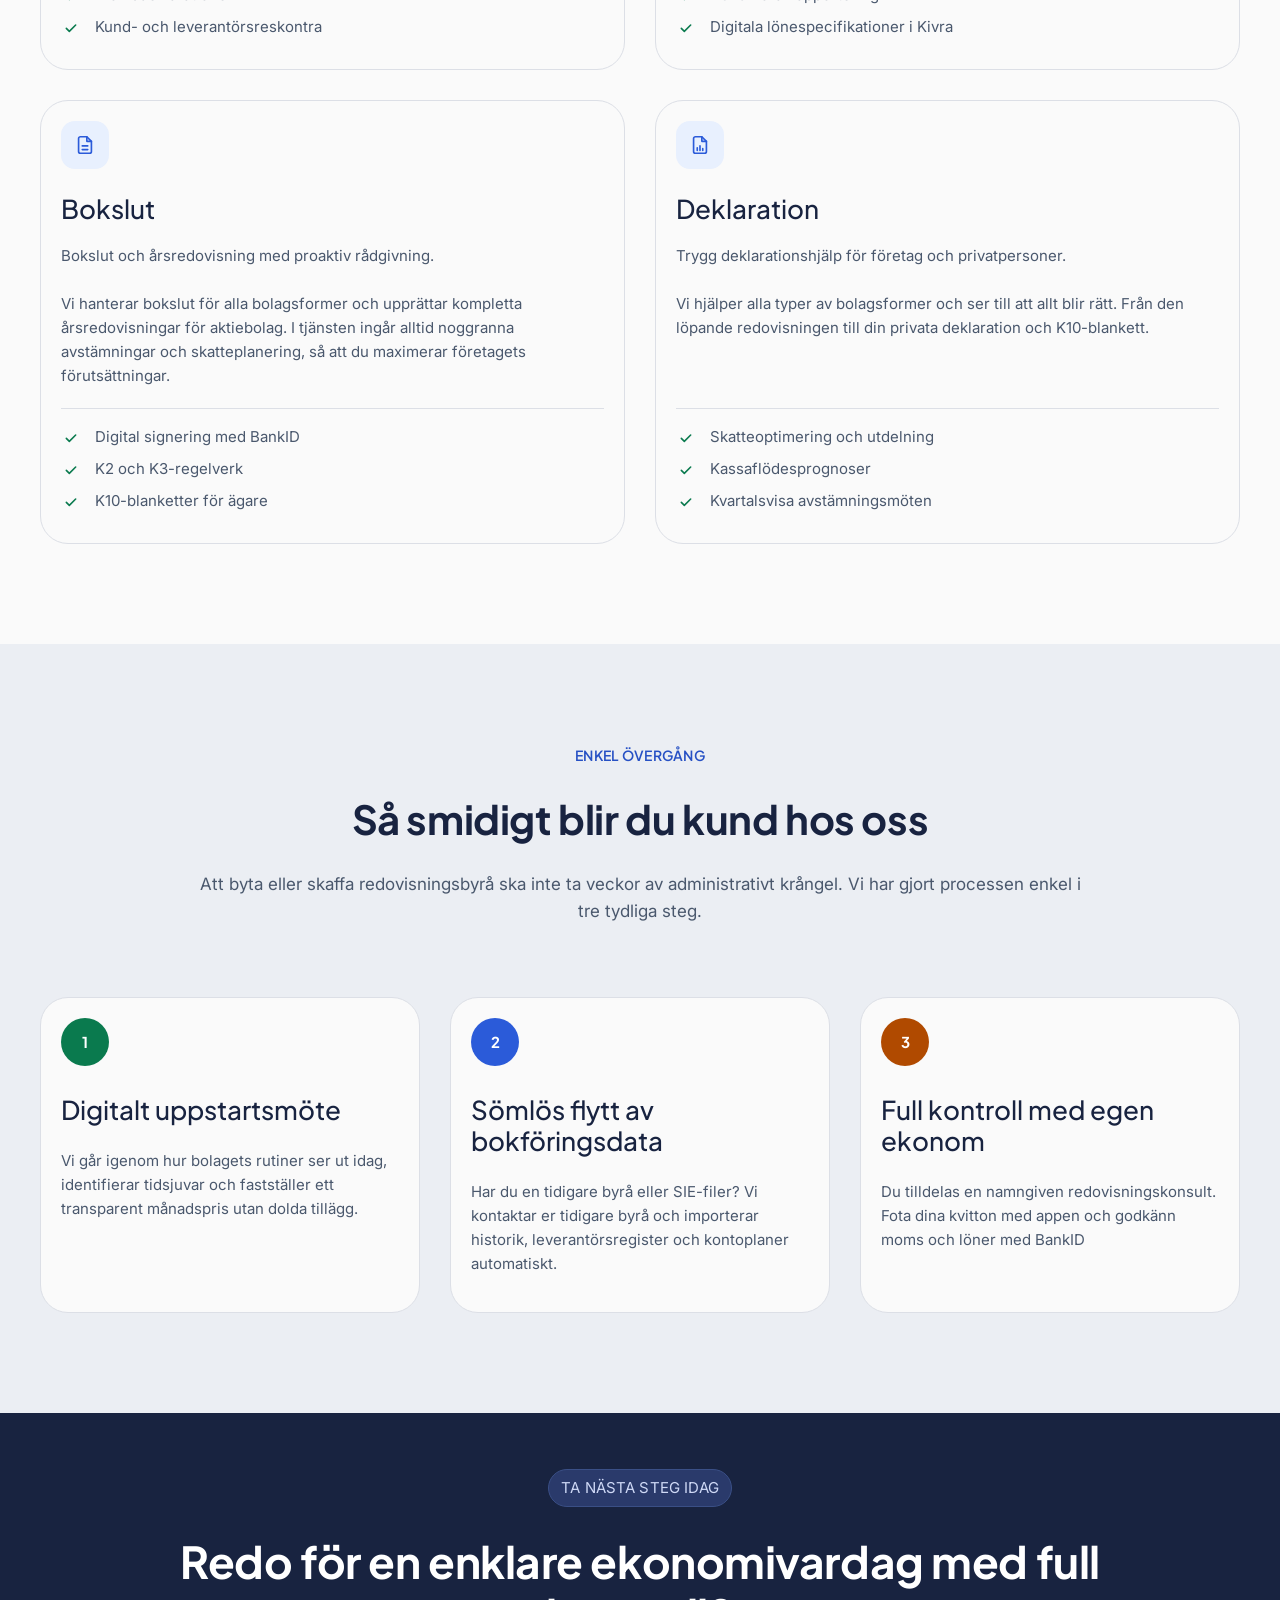
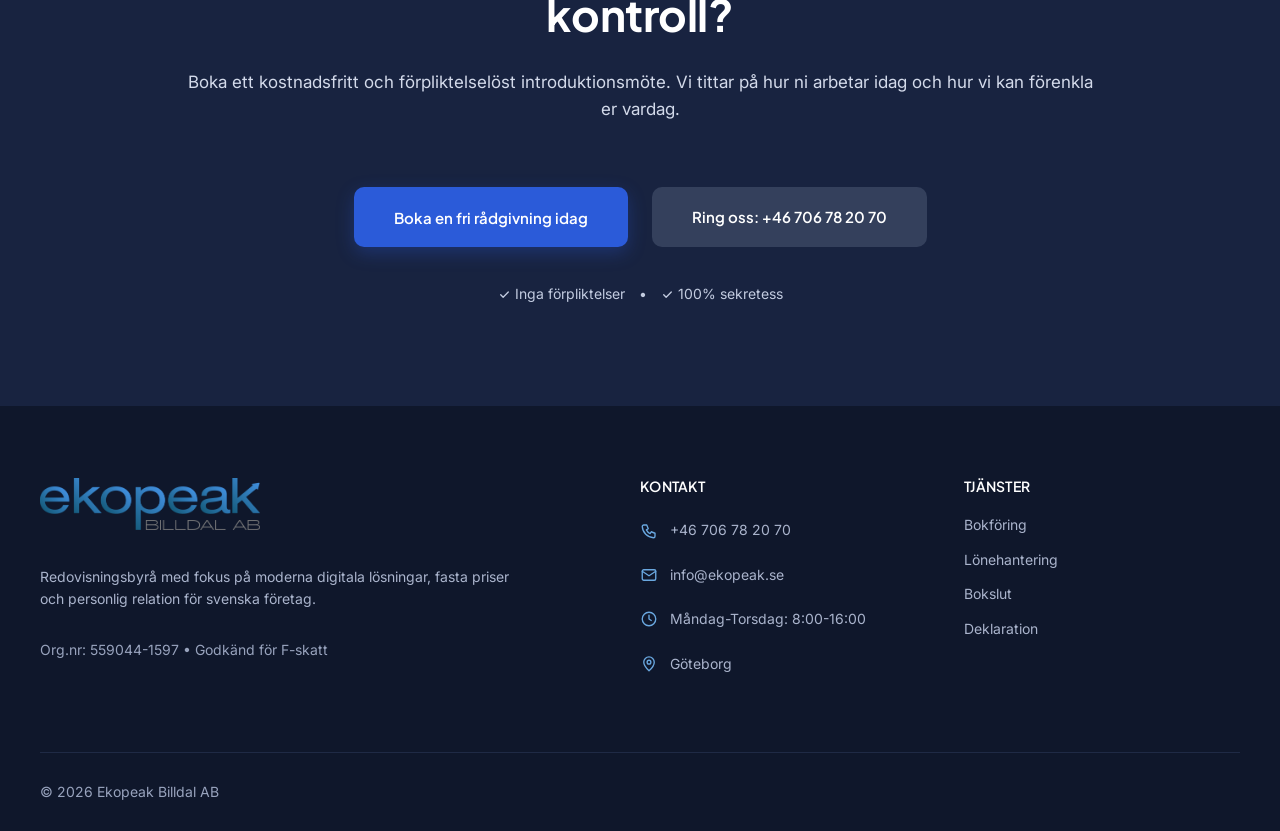
==== commit 3e7db1ef: "WCAG-versionen: förtroendefält, öppettider och stad som tabbstopp Co-Authored-By: Claude Sonnet 5.5 " ====
--- a/wcag/index.html
+++ b/wcag/index.html
@@ -48,8 +48,10 @@
     <img class="hero__bg" src="../images/hero.jpg" alt="">
     <div class="hero__overlay"></div>
     <div class="container hero__content">
-      <h1 data-i18n="hero_h1">Ekonomi och redovisning</h1>
+      <div class="hero__text" tabindex="0">
+        <h1 data-i18n="hero_h1">Ekonomi och redovisning</h1>
       <p class="hero__tagline" data-i18n="hero_tag">Mer tid för ditt företag.<br>Mindre tid till pappersarbete.</p>
+      </div>
       <div class="hero__actions">
         <a href="#tjanster" class="btn btn--primary" data-i18n="hero_btn1">Våra tjänster</a>
         <a href="#kontakt" class="btn btn--white" data-i18n="hero_btn2">Kontakta oss</a>
@@ -62,9 +64,9 @@
     <section class="trust">
       <div class="container">
         <ul role="list" class="trust__list">
-          <li><span class="check-circle"><svg viewBox="0 0 24 24"><path d="M5 12.5l4.5 4.5L19 7.5"/></svg></span><span data-i18n="trust1">Trygg hjälp med bokföring och bokslut</span></li>
-          <li><span class="check-circle"><svg viewBox="0 0 24 24"><path d="M5 12.5l4.5 4.5L19 7.5"/></svg></span><span data-i18n="trust2">20 års erfarenhet</span></li>
-          <li><span class="check-circle"><svg viewBox="0 0 24 24"><path d="M5 12.5l4.5 4.5L19 7.5"/></svg></span><span data-i18n="trust3">Skräddarsytt efter dina behov</span></li>
+          <li tabindex="0"><span class="check-circle"><svg viewBox="0 0 24 24"><path d="M5 12.5l4.5 4.5L19 7.5"/></svg></span><span data-i18n="trust1">Trygg hjälp med bokföring och bokslut</span></li>
+          <li tabindex="0"><span class="check-circle"><svg viewBox="0 0 24 24"><path d="M5 12.5l4.5 4.5L19 7.5"/></svg></span><span data-i18n="trust2">20 års erfarenhet</span></li>
+          <li tabindex="0"><span class="check-circle"><svg viewBox="0 0 24 24"><path d="M5 12.5l4.5 4.5L19 7.5"/></svg></span><span data-i18n="trust3">Skräddarsytt efter dina behov</span></li>
         </ul>
       </div>
     </section>
@@ -74,16 +76,16 @@
       <div class="container">
         <div class="section__head">
           <p class="eyebrow" data-i18n="svc_eyebrow">Komplett erbjudande</p>
-          <h2 data-i18n="svc_h2">Allt inom ekonomi – paketerat efter era behov</h2>
-          <p class="lead" data-i18n="svc_lead">Oavsett om du är egenföretagare eller leder ett tillväxtbolag med 50 anställda skräddarsyr vi ett fast månadspaket där allt ingår.</p>
+          <h2 tabindex="0" data-i18n="svc_h2">Allt inom ekonomi – paketerat efter era behov</h2>
+          <p class="lead" tabindex="0" data-i18n="svc_lead">Oavsett om du är egenföretagare eller leder ett tillväxtbolag med 50 anställda skräddarsyr vi ett fast månadspaket där allt ingår.</p>
         </div>
 
         <div class="services">
-          <article class="card service">
+          <article class="card service" tabindex="0" aria-labelledby="svc1-title">
             <div class="service__icon">
               <svg viewBox="0 0 24 24"><path d="M3 17l6-6 4 4 8-8"/><path d="M15 7h6v6"/></svg>
             </div>
-            <h3 data-i18n="s1_h">Bokföring</h3>
+            <h3 id="svc1-title" data-i18n="s1_h">Bokföring</h3>
             <p class="service__short" data-i18n="s1_short">Löpande bokföring för alla bolagsformer.</p>
             <p data-i18n="s1_p">Vi sköter den dagliga bokföringen och säkerställer löpande avstämningar med full precision. Oavsett vilken företagsform du driver ser vi till att dina siffror alltid är korrekta, uppdaterade och i trygga händer.</p>
             <ul role="list" class="checklist">
@@ -92,11 +94,11 @@
             </ul>
           </article>
 
-          <article class="card service">
+          <article class="card service" tabindex="0" aria-labelledby="svc2-title">
             <div class="service__icon">
               <svg viewBox="0 0 24 24"><circle cx="9" cy="8" r="3.5"/><path d="M2.5 20c0-3.6 2.9-6 6.5-6s6.5 2.4 6.5 6"/><path d="M16 4.6a3.5 3.5 0 010 6.8"/><path d="M18 14.3c2.2.7 3.5 2.6 3.5 5.7"/></svg>
             </div>
-            <h3 data-i18n="s2_h">Lönehantering</h3>
+            <h3 id="svc2-title" data-i18n="s2_h">Lönehantering</h3>
             <p class="service__short" data-i18n="s2_short">Låt oss ta hand om hela löneprocessen så att du slipper administrationen.</p>
             <p data-i18n="s2_p">I tjänsten ingår allt från lönespecifikationer och arbetsgivardeklarationer till Fora-rapportering och lagstadgad statistik.</p>
             <ul role="list" class="checklist">
@@ -106,11 +108,11 @@
             </ul>
           </article>
 
-          <article class="card service">
+          <article class="card service" tabindex="0" aria-labelledby="svc3-title">
             <div class="service__icon">
               <svg viewBox="0 0 24 24"><path d="M14 3H7a2 2 0 00-2 2v14a2 2 0 002 2h10a2 2 0 002-2V8z"/><path d="M14 3v5h5"/><path d="M9 13h6M9 17h6"/></svg>
             </div>
-            <h3 data-i18n="s3_h">Bokslut</h3>
+            <h3 id="svc3-title" data-i18n="s3_h">Bokslut</h3>
             <p class="service__short" data-i18n="s3_short">Bokslut och årsredovisning med proaktiv rådgivning.</p>
             <p data-i18n="s3_p">Vi hanterar bokslut för alla bolagsformer och upprättar kompletta årsredovisningar för aktiebolag. I tjänsten ingår alltid noggranna avstämningar och skatteplanering, så att du maximerar företagets förutsättningar.</p>
             <ul role="list" class="checklist">
@@ -120,11 +122,11 @@
             </ul>
           </article>
 
-          <article class="card service">
+          <article class="card service" tabindex="0" aria-labelledby="svc4-title">
             <div class="service__icon">
               <svg viewBox="0 0 24 24"><path d="M14 3H7a2 2 0 00-2 2v14a2 2 0 002 2h10a2 2 0 002-2V8z"/><path d="M14 3v5h5"/><path d="M9 18v-3M12 18v-5M15 18v-2"/></svg>
             </div>
-            <h3 data-i18n="s4_h">Deklaration</h3>
+            <h3 id="svc4-title" data-i18n="s4_h">Deklaration</h3>
             <p class="service__short" data-i18n="s4_short">Trygg deklarationshjälp för företag och privatpersoner.</p>
             <p data-i18n="s4_p">Vi hjälper alla typer av bolagsformer och ser till att allt blir rätt. Från den löpande redovisningen till din privata deklaration och K10-blankett.</p>
             <ul role="list" class="checklist">
@@ -142,24 +144,24 @@
       <div class="container">
         <div class="section__head">
           <p class="eyebrow" data-i18n="st_eyebrow">Enkel övergång</p>
-          <h2 data-i18n="st_h2">Så smidigt blir du kund hos oss</h2>
-          <p class="lead" data-i18n="st_lead">Att byta eller skaffa redovisningsbyrå ska inte ta veckor av administrativt krångel. Vi har gjort processen enkel i tre tydliga steg.</p>
+          <h2 tabindex="0" data-i18n="st_h2">Så smidigt blir du kund hos oss</h2>
+          <p class="lead" tabindex="0" data-i18n="st_lead">Att byta eller skaffa redovisningsbyrå ska inte ta veckor av administrativt krångel. Vi har gjort processen enkel i tre tydliga steg.</p>
         </div>
 
         <div class="steps">
-          <article class="card step">
+          <article class="card step" tabindex="0" aria-labelledby="step1-title">
             <span class="step__num step__num--green">1</span>
-            <h3 data-i18n="st1_h">Digitalt uppstartsmöte</h3>
+            <h3 id="step1-title" data-i18n="st1_h">Digitalt uppstartsmöte</h3>
             <p data-i18n="st1_p">Vi går igenom hur bolagets rutiner ser ut idag, identifierar tidsjuvar och fastställer ett transparent månadspris utan dolda tillägg.</p>
           </article>
-          <article class="card step">
+          <article class="card step" tabindex="0" aria-labelledby="step2-title">
             <span class="step__num step__num--blue">2</span>
-            <h3 data-i18n="st2_h">Sömlös flytt av bokföringsdata</h3>
+            <h3 id="step2-title" data-i18n="st2_h">Sömlös flytt av bokföringsdata</h3>
             <p data-i18n="st2_p">Har du en tidigare byrå eller SIE-filer? Vi kontaktar er tidigare byrå och importerar historik, leverantörsregister och kontoplaner automatiskt.</p>
           </article>
-          <article class="card step">
+          <article class="card step" tabindex="0" aria-labelledby="step3-title">
             <span class="step__num step__num--orange">3</span>
-            <h3 data-i18n="st3_h">Full kontroll med egen ekonom</h3>
+            <h3 id="step3-title" data-i18n="st3_h">Full kontroll med egen ekonom</h3>
             <p data-i18n="st3_p">Du tilldelas en namngiven redovisningskonsult. Fota dina kvitton med appen och godkänn moms och löner med BankID</p>
           </article>
         </div>
@@ -170,13 +172,13 @@
     <section class="cta" id="kontakt">
       <div class="container cta__inner">
         <span class="pill" data-i18n="cta_pill">Ta nästa steg idag</span>
-        <h2 data-i18n="cta_h2">Redo för en enklare ekonomivardag med full kontroll?</h2>
-        <p data-i18n="cta_p">Boka ett kostnadsfritt och förpliktelselöst introduktionsmöte. Vi tittar på hur ni arbetar idag och hur vi kan förenkla er vardag.</p>
+        <h2 tabindex="0" data-i18n="cta_h2">Redo för en enklare ekonomivardag med full kontroll?</h2>
+        <p tabindex="0" data-i18n="cta_p">Boka ett kostnadsfritt och förpliktelselöst introduktionsmöte. Vi tittar på hur ni arbetar idag och hur vi kan förenkla er vardag.</p>
         <div class="cta__actions">
           <button type="button" class="btn btn--primary btn--lg" data-open-booking aria-haspopup="dialog" data-i18n="cta_btn1">Boka en fri rådgivning idag</button>
           <a href="tel:+46706782070" class="btn btn--slate btn--lg" data-i18n="cta_btn2">Ring oss: +46 706 78 20 70</a>
         </div>
-        <ul role="list" class="cta__assurances">
+        <ul role="list" class="cta__assurances" tabindex="0">
           <li><svg viewBox="0 0 24 24"><path d="M5 12.5l4.5 4.5L19 7.5"/></svg><span data-i18n="cta_a1">Inga förpliktelser</span></li>
           <li class="dot" aria-hidden="true">•</li>
           <li><svg viewBox="0 0 24 24"><path d="M5 12.5l4.5 4.5L19 7.5"/></svg><span data-i18n="cta_a2">100% sekretess</span></li>
@@ -189,14 +191,16 @@
   <footer class="footer">
     <div class="container footer__grid">
       <div class="footer__brand">
-        <a href="#" class="logo" aria-label="Ekopeak Billdal AB">
+        <a href="#" class="logo" tabindex="-1" aria-label="Ekopeak Billdal AB">
           <img src="../images/logotyp_faerg.png" alt="Ekopeak Billdal AB" width="1039" height="248">
         </a>
+        <div class="footer__text" tabindex="0">
         <p data-i18n="f_desc">Redovisningsbyrå med fokus på moderna digitala lösningar, fasta priser och personlig relation för svenska företag.</p>
         <p class="footer__meta" data-i18n="f_meta">Org.nr: 559044-1597 • Godkänd för F-skatt</p>
+        </div>
       </div>
       <div class="footer__col">
-        <h2 class="footer__title" data-i18n="nav_contact">Kontakt</h2>
+        <h2 class="footer__title" tabindex="0" data-i18n="nav_contact">Kontakt</h2>
         <ul role="list" class="contact-list">
           <li>
             <svg viewBox="0 0 24 24" aria-hidden="true"><path d="M5 4h4l2 5-2.5 1.5a11 11 0 005 5L15 13l5 2v4a2 2 0 01-2 2A16 16 0 013 6a2 2 0 012-2z"/></svg>
@@ -206,18 +210,18 @@
             <svg viewBox="0 0 24 24" aria-hidden="true"><rect x="3" y="5" width="18" height="14" rx="2"/><path d="M3 7l9 6 9-6"/></svg>
             <a href="mailto:info@ekopeak.se">info@ekopeak.se</a>
           </li>
-          <li>
+          <li tabindex="0">
             <svg viewBox="0 0 24 24" aria-hidden="true"><circle cx="12" cy="12" r="9"/><path d="M12 7v5l3 2"/></svg>
             <span data-i18n="f_hours">Måndag-Torsdag: 8:00-16:00</span>
           </li>
-          <li>
+          <li tabindex="0">
             <svg viewBox="0 0 24 24" aria-hidden="true"><path d="M12 21s-7-6.2-7-11.5a7 7 0 0114 0C19 14.8 12 21 12 21z"/><circle cx="12" cy="9.5" r="2.5"/></svg>
             <span data-i18n="f_city">Göteborg</span>
           </li>
         </ul>
       </div>
       <div class="footer__col">
-        <h2 class="footer__title" data-i18n="nav_services">Tjänster</h2>
+        <h2 class="footer__title" tabindex="0" data-i18n="nav_services">Tjänster</h2>
         <ul role="list">
           <li><a href="#tjanster" data-i18n="s1_h">Bokföring</a></li>
           <li><a href="#tjanster" data-i18n="s2_h">Lönehantering</a></li>
--- a/wcag/css/style.css
+++ b/wcag/css/style.css
@@ -44,7 +44,7 @@
   background: var(--navy); color: #fff; font-weight: 600; transform: translateY(-200%);
 }
 .skip-link:focus { transform: none; outline: 3px solid #fff; outline-offset: 2px; box-shadow: 0 0 0 6px var(--navy); }
-:focus-visible { outline: 3px solid #1a3fb0; outline-offset: 3px; }
+:focus-visible { outline: 3px solid #1a3fb0; outline-offset: 3px; border-radius: 6px; }
 .cta :focus-visible, .footer :focus-visible { outline-color: #fff; }
 main:focus { outline: none; }
 .btn--primary:focus-visible, .btn--white:focus-visible { outline-offset: 3px; }
@@ -56,6 +56,11 @@
 .form__summary { padding: 12px 14px; border-radius: 8px; background: #fdecec; color: #b42318; font-size: .9375rem; font-weight: 500; border: 1px solid #f3b8b3; }
 .form__required { font-size: .875rem; color: var(--muted); }
 .footer__title { font-family: var(--font-head); font-size: .875rem; font-weight: 600; text-transform: uppercase; letter-spacing: .02em; color: #fff; margin-bottom: 20px; }
+
+/* Kort som går att tabba till */
+.service:focus-visible, .step:focus-visible { outline: 3px solid #1a3fb0; outline-offset: 4px; }
+.step { transition: transform .3s ease, box-shadow .3s ease, border-color .3s ease, background-color .3s ease; }
+.step:focus-visible { transform: translateY(-6px); border-color: var(--blue); background: #fff; box-shadow: 0 22px 44px -12px rgba(43, 91, 217, .28); }
 
 /* Buttons */
 .btn {
@@ -145,7 +150,7 @@
   display: flex; justify-content: space-between; flex-wrap: wrap; gap: 20px;
   padding: 0 40px 40px; border-bottom: 1px solid var(--border);
 }
-.trust__list li { display: flex; align-items: center; gap: 24px; font-weight: 500; color: var(--navy); }
+.trust__list li { padding: 4px 8px; display: flex; align-items: center; gap: 24px; font-weight: 500; color: var(--navy); }
 .check-circle {
   display: grid; place-items: center; width: 40px; height: 40px; border-radius: 50%;
   background: #dcf5ea; flex: none;
@@ -174,6 +179,7 @@
   transition: transform .3s ease, box-shadow .3s ease, border-color .3s ease, background-color .3s ease;
 }
 .service:hover,
+.service:focus-visible,
 .service.is-active {
   transform: translateY(-8px);
   border-color: var(--blue);
@@ -187,8 +193,10 @@
 }
 .service__icon svg { width: 22px; height: 22px; fill: none; stroke: var(--blue); stroke-width: 1.8; stroke-linecap: round; stroke-linejoin: round; transition: stroke .3s ease; }
 .service:hover .service__icon,
+.service:focus-visible .service__icon,
 .service.is-active .service__icon { background: var(--blue); transform: scale(1.08) rotate(-4deg); }
 .service:hover .service__icon svg,
+.service:focus-visible .service__icon svg,
 .service.is-active .service__icon svg { stroke: #fff; }
 .service h3 { font-size: 1.625rem; font-weight: 500; color: var(--navy); margin-bottom: 20px; }
 .service p { font-size: 0.9375rem; color: var(--muted); }
@@ -245,6 +253,7 @@
 .footer__col h4 { font-size: 0.875rem; font-weight: 600; text-transform: uppercase; letter-spacing: .02em; color: #fff; margin-bottom: 20px; }
 .footer__col ul { display: grid; gap: 12px; font-size: 0.875rem; }
 .contact-list li { display: flex; align-items: center; gap: 12px; }
+.contact-list li[tabindex] { padding-inline: 4px; margin-inline: -4px; }
 .contact-list li > a, .contact-list li > span { padding: 5px 0; }
 .contact-list svg { width: 18px; height: 18px; flex: none; fill: none; stroke: #6aa8e0; stroke-width: 1.8; stroke-linecap: round; stroke-linejoin: round; }
 .footer__col a { transition: color .2s; }
@@ -334,7 +343,7 @@
 @media (prefers-reduced-motion: reduce) {
   html { scroll-behavior: auto; }
   *, *::before, *::after { animation: none !important; transition: none !important; }
-  .service:hover, .service.is-active { transform: none; }
-  .service:hover .service__icon, .service.is-active .service__icon { transform: none; }
+  .service:hover, .service:focus-visible, .service.is-active, .step:focus-visible { transform: none; }
+  .service:hover .service__icon, .service:focus-visible .service__icon, .service.is-active .service__icon { transform: none; }
   .btn:hover { transform: none; }
 }
